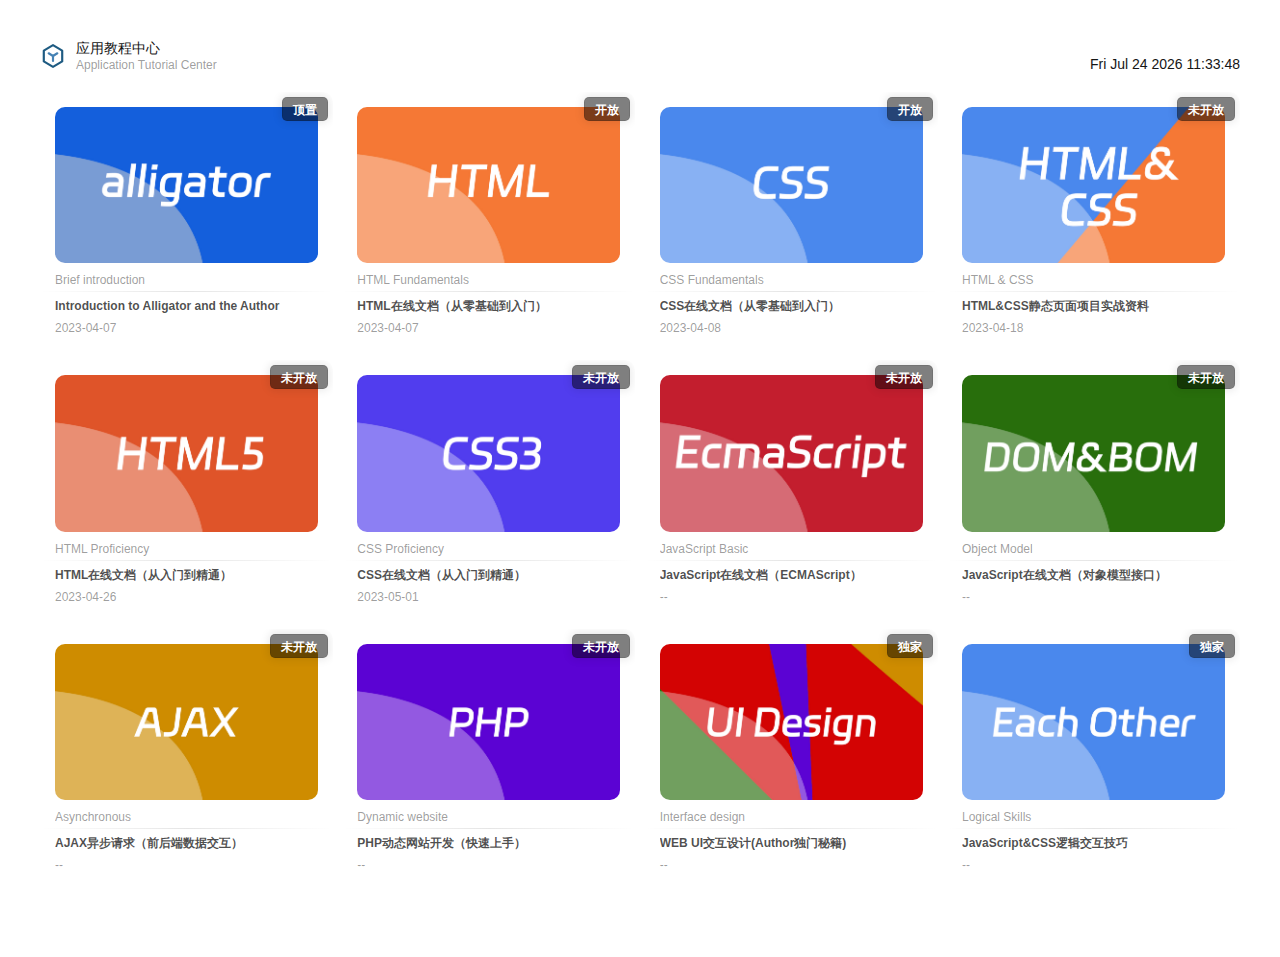
==== page_module/ActivityCenter/index.html @ 391b3047 "alligator" ====
<!doctype html>
<html lang="en">
<head>
  <meta charset="UTF-8">
  <meta name="viewport"
        content="width=device-width, user-scalable=no, initial-scale=1.0, maximum-scale=1.0, minimum-scale=1.0">
  <meta http-equiv="X-UA-Compatible" content="ie=edge">
  <!--links list-->
  <link rel="shortcut icon" href="./../../src/images/favicon.png">
  <link rel="stylesheet" href="./../../assembly/simple-element-animation.css">
  <link rel="stylesheet" href="./../../assembly/simple-element.css">
  <link rel="stylesheet" href="./style/style.css">
  <script src="./../../assembly/jquery.js"></script>
  <script src="./../../assembly/simple-element.js"></script>
  <script src="./../../dispose.js"></script>
  <script src="./../../src/JavaScript/appData.js"></script>
  <script src="./main.js"></script>
  <!--links list-->
  <title>活动中心</title>
</head>
<body>
  <div class="loading"></div>
  <script>
    // global_.loading()
  </script>
  <div class="view">
    <div class="flex x-space y-end mb-20">
      <div class="flex y-center">
        <img src="./../../src/images/icon_library/navigation/ActivityCenter.svg" alt="fail" width="26px" height="26px">
        <div class="text ml-10">
          <b class="_top">应用教程中心</b>
          <em class="_bottom">Application Tutorial Center</em>
        </div>
      </div>
      <strong class="nowTime">Loading...</strong>
    </div>
    <div class="flex x-space project mb-20">
      <div class="column">
        <!--column 1-->
      </div>
      <div class="column">
        <!--column 2-->
      </div>
      <div class="column">
        <!--column 3-->
      </div>
      <div class="column">
        <!--column 4-->
      </div>
    </div>
  </div>
  <div class="data-mask">
    <div class="data-interface">
      <div class="data-container_">
        <div class="title-">
          <div class="left">
            <div class="left-line"></div>
            <span>活动详情</span>
          </div>
        </div>
        <div class="cont">
          <div class="basic-">
            <div class="item-msg">
              <div class="item_">
                <div class="title">
                  <span>活动名称</span>
                  <span class="dc_text type j_type">unknown</span>
                </div>
                <p class="j_name"></p>
              </div>
              <div class="item_">
                <div class="title">活动类型</div>
                <p class="j_ac_type"></p>
              </div>
              <div class="item_">
                <div class="title">
                  <span>报名人数</span>
                  <span class="dc_text j_limitDesc">loading</span>
                </div>
              </div>
              <div class="item_">
                <div class="title">测评加分项</div>
                <p class="j_title"></p>
              </div>
              <div class="item_">
                <div class="title">活动发起组织</div>
                <p class="j_launch"></p>
              </div>
              <div class="item_">
                <div class="title">主办单位&承办单位</div>
                <p class="j_hostOrgName"></p>
              </div>
              <div class="item_">
                <div class="title">活动报名时间</div>
                <p class="j_enrollStartTime"></p>
              </div>
              <div class="item_">
                <div class="title">活动时间</div>
                <p class="j_startTime"></p>
              </div>
              <div class="item_">
                <div class="title">
                  <span>活动对象</span>
                  <span class="dc_text j_peopleGroupTypeDesc"></span>
                </div>
              </div>
            </div>
            <div class="item-img">
              <img src="" alt="error">
            </div>
            <div class="bottom">
              <!--cancel-->
              <div class="submit">
                <!--<?xml version="1.0" encoding="UTF-8"?><svg width="20" height="20" viewBox="0 0 48 48" fill="none" xmlns="http://www.w3.org/2000/svg"><path d="M14 14L34 34" stroke="#dc3545" stroke-width="4" stroke-linecap="butt" stroke-linejoin="round"/><path d="M14 34L34 14" stroke="#dc3545" stroke-width="4" stroke-linecap="butt" stroke-linejoin="round"/></svg>-->
                <span>点击报名</span>
              </div>
            </div>
          </div>
        </div>
      </div>
    </div>
  </div>
</body>
</html>
---- assembly/simple-element-animation.css ----
/*simple-element UI动画库*/
/*Simple-element animation library*/
/*version: v1.0.0*/
/*author: 2499857343@qq.com*/
/*update: 2023-04-03*/

@keyframes upSlide {
  from {
    opacity: 0;
    transform: translate(0, var(--default-unit));
  } to {
    opacity: 1;
    transform: translate(0, 0);
  }
}

@keyframes downSlide {
  from {
    opacity: 0;
    transform: translate(0, calc(var(--default-unit) * -1));
  } to {
    opacity: 1;
    transform: translate(0, 0);
  }
}

@keyframes leftSlide {
  from {
    opacity: 0;
    transform: translate(var(--default-unit), 0);
  } to {
    opacity: 1;
    transform: translate(0, 0);
  }
}

@keyframes rightSlide {
  from {
    opacity: 0;
    transform: translate(calc(var(--default-unit) * -1), 0);
  } to {
    opacity: 1;
    transform: translate(0, 0);
  }
}

@keyframes rotateLeft {
  from {
    transform: rotate(0deg);
  } to {
    transform: rotate(-360deg);
  }
}

@keyframes rotateRight {
  from {
    transform: rotate(0deg);
  } to {
      transform: rotate(360deg);
    }
}

@keyframes opacity {
  0% {
    opacity: 0;
  } 50% {
    opacity: 1;
  } 100% {
    opacity: 0;
  }
}
---- assembly/simple-element.css ----
/*
  # Simple-element assembly v1.0.0
  # v1.0.0 - @Simpleton-element
  # @Alligator web-ui-element
  # author: wx(FordjQuery) | qq(2499857343@qq.com)
  # update: 2023-04-03
*/

:root {
  --themeColor: #151515;
  --themefont: Candara, Arial, Symbol, sans-serif, -apple-system;
  --lessfont: Bahnschrift, Arial, Symbol, sans-serif, -apple-system;
  --scrollPadding: 20px;
  --font-minSize: 12px;
  --font-defaultSize: 14px;
  --font-maxSize: 16px;
  --min-unit: 10px;
  --default-unit: 20px;
  --max-unit: 30px;
}

html {
  font-size: 16px;
}

/*scroll bar default*/


* {
  outline: none;
  transition: all .3s;
  background-color: transparent;
  text-decoration: none;
  font-family: var(--themefont);
  font-size: var(--font-defaultSize);
  color: var(--themeColor);
  vertical-align: middle;
  list-style: none;
  box-sizing: border-box;
  padding: 0;
  margin: 0;
}
.default-scroll {
  padding-right: var(--scrollPadding);
}
.default-scroll::-webkit-scrollbar {
  width: 5px;
  background-color: transparent;
}
.default-scroll::-webkit-scrollbar-thumb {
  background-color: rgba(0,0,0,.06);
  border-radius: 10px;
}


/*margin & padding*/
.ml-5 { margin-left: 5px }
.mr-5 { margin-right: 5px }
.mt-5 { margin-top: 5px }
.mb-5 { margin-bottom: 5px }

.ml-10 { margin-left: 10px }
.mr-10 { margin-right: 10px }
.mt-10 { margin-top: 10px }
.mb-10 { margin-bottom: 10px }

.ml-15 { margin-left: 15px }
.mr-15 { margin-right: 15px }
.mt-15 { margin-top: 15px }
.mb-15 { margin-bottom: 15px }

.ml-20 { margin-left: 20px }
.mr-20 { margin-right: 20px }
.mt-20 { margin-top: 20px }
.mb-20 { margin-bottom: 20px }

.m-5 { margin: 5px }
.m-10 { margin: 10px }
.m-15 { margin: 15px }
.m-20 { margin: 20px }


/*flex layout*/
.flex { display: flex }

.flex-wrap { flex-wrap: wrap }

.x-center { justify-content: center }

.x-space { justify-content: space-between }

.x-start { justify-content: flex-start }

.x-end { justify-content: flex-end }

.y-center { align-items: center }

.y-start { align-items: flex-start }

.y-end { align-items: flex-end }

.ys-center { align-content: center }

.ys-space { align-content: space-between }

.ys-start { align-content: flex-start }

.ys-end { align-content: flex-end }

.flex-xy-center {
  display: flex;
  justify-content: center;
  align-items: center;
}

.flex-xys-center {
  display: flex;
  justify-content: center;
  align-content: center;
}

.flex-x-space-y-center {
  display: flex;
  justify-content: space-between;
  align-items: center;
}

.flex-x-space-ys-center {
  display: flex;
  justify-content: space-between;
  align-content: center;
}


/*split line*/
.split-line {
  width: 100%;
  height: 1px;
  background-image: linear-gradient(to right, transparent, rgba(30,91,130,.1), transparent);
}


/*default text style*/
b, em {
  display: block;
}
b {
  font-weight: 500;
  font-size: var(--font-defaultSize);
  font-family: Arial, sans-serif;
}

em {
  font-size: var(--font-minSize);
  font-style: normal;
  color: rgba(0,0,0,.4);
}


/*loading*/
.loading {
  width: 100%;
  height: 100%;
  position: fixed;
  left: 0;
  top: 0;
  display: none;
  justify-content: center;
  align-items: center;
  z-index: 10;
}

.loading.true {
  display: flex;
}

.loading svg > :nth-child(1) {
  transform-origin: center center;
  animation: 1s rotateLeft infinite;
}

.loading svg > :nth-child(2) {
  transform-origin: center center;
  animation: 1s rotateRight infinite;
}

.loading .load-text {
  margin-left: 10px;
  font-family: Candara, sans-serif;
  display: flex;
  justify-content: center;
  font-weight: 600;
  color: #1e5b82;
}

.loading .load-text span {
  animation: opacity 1s infinite;
  opacity: 0;
}
---- page_module/ActivityCenter/style/style.css ----
::-webkit-scrollbar {
  height: 0;
  width: 0;
}

body {
  padding: 40px !important;
}

.view.dark {
  opacity: 0;
}

.nowTime {
  font-weight: 400;
  font-family: var(--lessfont);
}

.project {
  position: relative;
}

.project .column {
  width: calc(25% - 7px);
}

.project .item {
  margin-bottom: 10px;
}

.project .content {
  background-image: linear-gradient(to bottom right, rgba(255,255,255,.1), rgba(255,255,255,.9));
  transition: filter .3s, transform .15s, box-shadow .2s;
  border-radius: 10px;
  overflow: hidden;
  cursor: pointer;
  padding: 15px;
  box-shadow: 0 0 0 3px transparent;
  position: relative;
  user-select: none;
}

.project .content:hover {
  box-shadow: 0 0 0 3px rgba(255,255,255,1), 0 0 20px 2px rgba(0,0,0,.1);
}

.project .content:active {
  filter: brightness(80%);
  transform: scale(.96);
}

.project .content img {
  width: 100%;
  border-radius: 10px;
}

.content .type {
  font-size: 12px;
  color: rgba(0,0,0,.4);
  margin-top: 10px;
  overflow: hidden;
  text-overflow: ellipsis;
  white-space: nowrap;
}

.content .name {
  font-size: 12px;
  font-weight: 600;
  color: rgba(0,0,0,.7);
  max-height: 40px;
  line-height: 20px;
  display: -webkit-box;
  overflow: hidden;
  text-overflow: ellipsis;
  -webkit-box-orient: vertical;
  -webkit-line-clamp: 2;
}

.content .time {
  font-size: 12px;
  color: rgba(0,0,0,.4);
  font-family: Bahnschrift, sans-serif;
  margin-top: 5px;
}

.content .clip-line {
  height: 1px;
  margin: 4px -15px;
  background-image: linear-gradient(to right, transparent, rgba(0,0,0,.1), transparent);
}

.content .online-icon {
  position: absolute;
  padding: 0 10px;
  height: 24px;
  background-color: rgba(0,0,0,.5);
  border-radius: 5px;
  top: 5px;
  right: 5px;
  box-shadow: 0 0 10px 1px rgba(0,0,0,.1);
  font-family: Candara, sans-serif;
  font-weight: 600;
  border: 1px solid rgba(0,0,0,.1);
  font-size: 12px;
  text-align: center;
  line-height: 24px;
  color: #fff;
}

.data-mask {
  width: 100%;
  height: 100%;
  position: fixed;
  display: none;
  justify-content: center;
  align-items: center;
  left: 0;
  top: 0;
}

.data-mask.true {
  display: flex;
  animation: upSlide .4s;
}

.data-interface {
  width: 90%;
  height: 75%;
  background-image: linear-gradient(to right bottom, rgba(255,255,255,.3), rgba(255,255,255,.8));
  /*backdrop-filter: blur(20px);*/
  box-shadow: 0 0 30px 1px rgba(0,0,0,.05);
  border-radius: 15px;
  position: relative;
}

.alert-text {
  position: absolute;
  bottom: -30px;
  font-size: 14px;
  left: 0;
  width: 100%;
  text-align: center;
  color: #fff;
  font-weight: 600;
}

.bottom-line {
  width: 140px;
  height: 3px;
  background-color: rgba(0,0,0,.07);
  position: absolute;
  border-radius: 10px;
  bottom: 8px;
  left: calc(50% - 70px);
}

.data-container_ {
  width: calc(100% - 80px);
  height: calc(100% - 80px);
  margin: 40px;
}

.title- {
  display: flex;
  justify-content: space-between;
  align-items: center;
  margin-bottom: 20px;
}

.title- .left {
  display: flex;
  align-items: center;
}

.left .left-line {
  width: 3px;
  height: 16px;
  border-radius: 10px;
  background-color: steelblue;
  margin-right: 10px;
}

.title- .left span {
  color: #1e5b82;
  font-weight: 600;
  font-size: 15px;
}

.basic- {
  display: flex;
  justify-content: space-between;
}

.basic- img {
  max-width: 180px;
  border: 1px solid rgba(0,0,0,.1);
  border-radius: 15px;
  padding: 10px;
}

.basic- .item-msg {
  width: calc(100% - 200px);
  height: 270px;
  overflow: auto;
  padding-right: 20px;
}

.basic- .item-msg::-webkit-scrollbar {
  width: 4px;
}

.basic- .item-msg::-webkit-scrollbar-thumb {
  background-color: rgba(0,0,0,.06);
  border-radius: 10px;
}

.item_ {
  margin-bottom: 20px;
  display: flex;
  align-items: center;
  flex-wrap: wrap;
}

.item_ .title {
  font-size: 14px;
  font-weight: 600;
  color: rgba(0,0,0,.8);
}

.dc_text {
  padding: 3px 7px;
  border: 1px solid rgba(0,0,0,.2);
  border-radius: 5px;
  margin-left: 5px;
  font-family: Bahnschrift, sans-serif;
  font-size: 12px;
  font-weight: 500;
}

.item_ .title .type {
  font-weight: 600;
  color: #1e5b82;
}

.item_ p {
  width: 100%;
  font-size: 14px;
  color: rgba(0,0,0,.6);
  margin-top: 5px;
  font-family: Bahnschrift, sans-serif;
}

.bottom {
  width: 100%;
  position: absolute;
  display: flex;
  justify-content: center;
  padding: 0 40px;
  bottom: 40px;
  left: 0;
}

.submit {
  background-color: transparent;
  border: 1px solid #1e5b82;
  border-radius: 50px;
  font-family: Bahnschrift, sans-serif;
  padding: 0 30px;
  font-weight: 600;
  line-height: 36px;
  font-size: 14px;
  height: 36px;
  cursor: pointer;
  user-select: none;
  transition: .3s;
  display: flex;
  justify-content: center;
  align-items: center;
}

.submit span {
  color: #1e5b82;
}

.submit svg {
  margin-right: 5px;
}

.submit.cancel {
  border: 1px solid #dc3545;
}

.submit.cancel span {
  color: #dc3545;
}

.submit:not(.cancel):hover {
  background-color: #1e5b82;
}

.submit:not(.cancel):hover span {
  color: white;
}
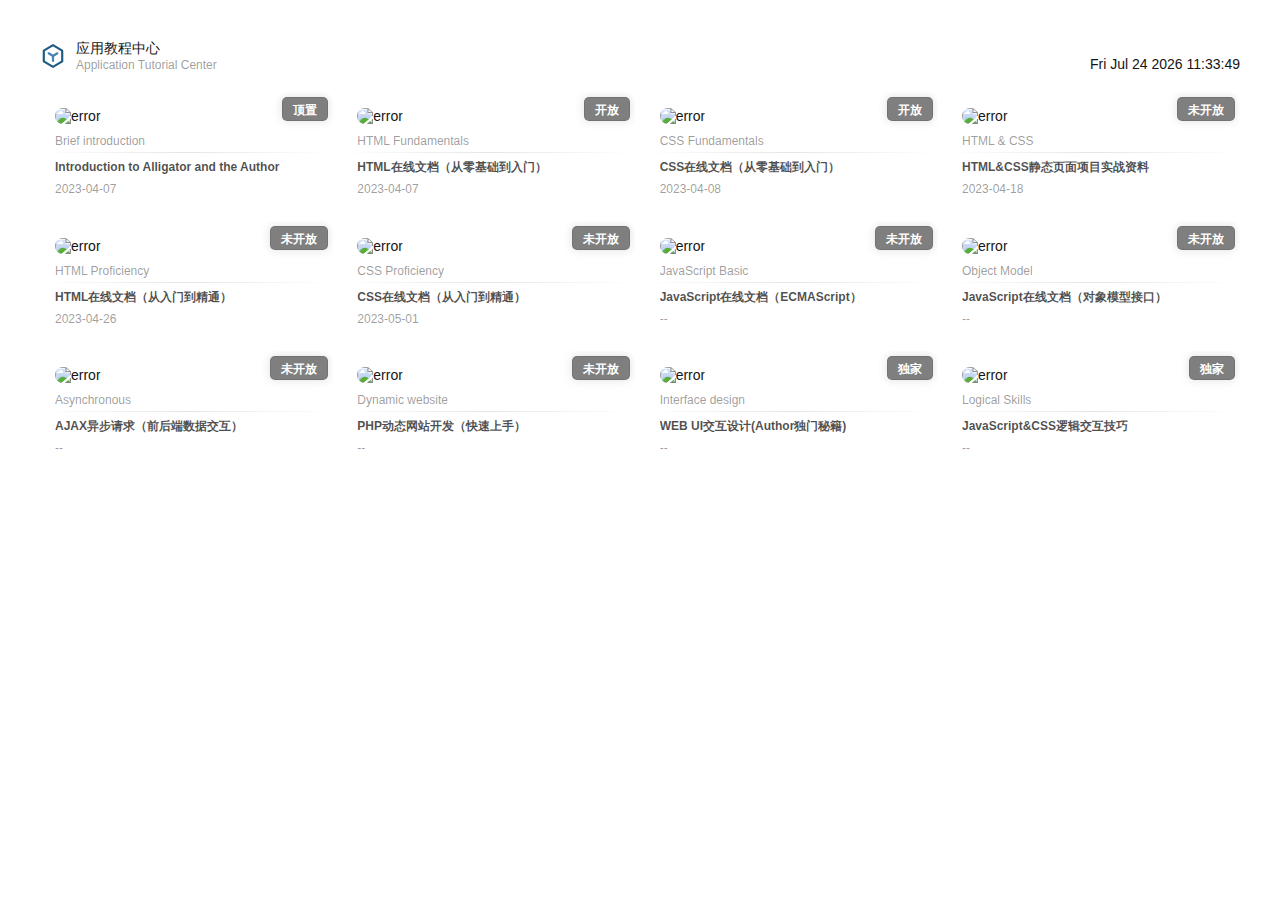
==== commit 9b2caa6a: "1" ====
--- a/page_module/ActivityCenter/index.html
+++ b/page_module/ActivityCenter/index.html
@@ -6,7 +6,6 @@
         content="width=device-width, user-scalable=no, initial-scale=1.0, maximum-scale=1.0, minimum-scale=1.0">
   <meta http-equiv="X-UA-Compatible" content="ie=edge">
   <!--links list-->
-  <link rel="shortcut icon" href="./../../src/images/favicon.png">
   <link rel="stylesheet" href="./../../assembly/simple-element-animation.css">
   <link rel="stylesheet" href="./../../assembly/simple-element.css">
   <link rel="stylesheet" href="./style/style.css">
@@ -49,76 +48,5 @@
       </div>
     </div>
   </div>
-  <div class="data-mask">
-    <div class="data-interface">
-      <div class="data-container_">
-        <div class="title-">
-          <div class="left">
-            <div class="left-line"></div>
-            <span>活动详情</span>
-          </div>
-        </div>
-        <div class="cont">
-          <div class="basic-">
-            <div class="item-msg">
-              <div class="item_">
-                <div class="title">
-                  <span>活动名称</span>
-                  <span class="dc_text type j_type">unknown</span>
-                </div>
-                <p class="j_name"></p>
-              </div>
-              <div class="item_">
-                <div class="title">活动类型</div>
-                <p class="j_ac_type"></p>
-              </div>
-              <div class="item_">
-                <div class="title">
-                  <span>报名人数</span>
-                  <span class="dc_text j_limitDesc">loading</span>
-                </div>
-              </div>
-              <div class="item_">
-                <div class="title">测评加分项</div>
-                <p class="j_title"></p>
-              </div>
-              <div class="item_">
-                <div class="title">活动发起组织</div>
-                <p class="j_launch"></p>
-              </div>
-              <div class="item_">
-                <div class="title">主办单位&承办单位</div>
-                <p class="j_hostOrgName"></p>
-              </div>
-              <div class="item_">
-                <div class="title">活动报名时间</div>
-                <p class="j_enrollStartTime"></p>
-              </div>
-              <div class="item_">
-                <div class="title">活动时间</div>
-                <p class="j_startTime"></p>
-              </div>
-              <div class="item_">
-                <div class="title">
-                  <span>活动对象</span>
-                  <span class="dc_text j_peopleGroupTypeDesc"></span>
-                </div>
-              </div>
-            </div>
-            <div class="item-img">
-              <img src="" alt="error">
-            </div>
-            <div class="bottom">
-              <!--cancel-->
-              <div class="submit">
-                <!--<?xml version="1.0" encoding="UTF-8"?><svg width="20" height="20" viewBox="0 0 48 48" fill="none" xmlns="http://www.w3.org/2000/svg"><path d="M14 14L34 34" stroke="#dc3545" stroke-width="4" stroke-linecap="butt" stroke-linejoin="round"/><path d="M14 34L34 14" stroke="#dc3545" stroke-width="4" stroke-linecap="butt" stroke-linejoin="round"/></svg>-->
-                <span>点击报名</span>
-              </div>
-            </div>
-          </div>
-        </div>
-      </div>
-    </div>
-  </div>
 </body>
 </html>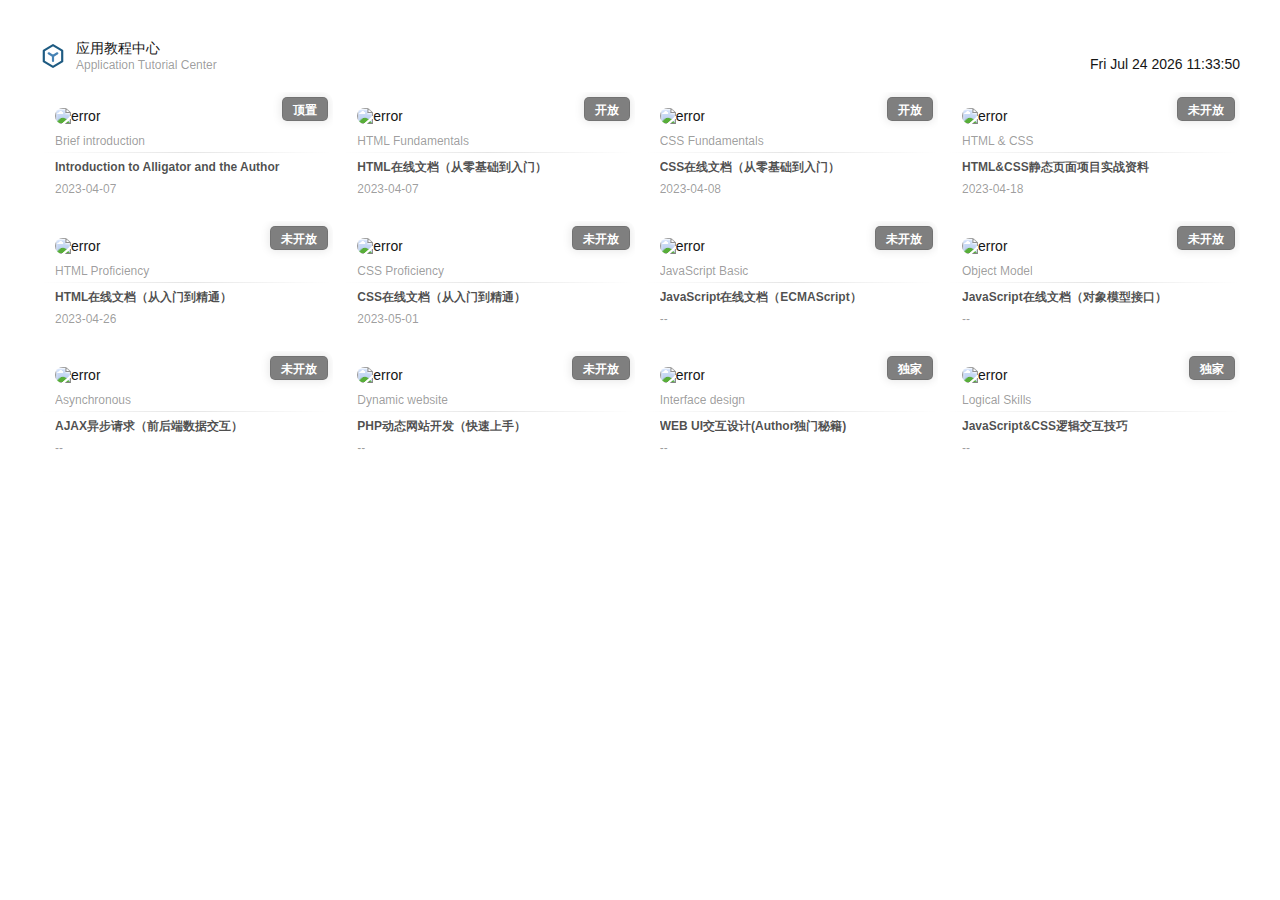
==== commit 83a677fb: "2" ====
--- a/page_module/ActivityCenter/index.html
+++ b/page_module/ActivityCenter/index.html
@@ -5,6 +5,9 @@
   <meta name="viewport"
         content="width=device-width, user-scalable=no, initial-scale=1.0, maximum-scale=1.0, minimum-scale=1.0">
   <meta http-equiv="X-UA-Compatible" content="ie=edge">
+  <meta http-equiv="Cache-Control" content="no-cache, no-store, must-revalidate">
+  <meta http-equiv="Pragma" content="no-cache">
+  <meta http-equiv="Expires" content="0">
   <!--links list-->
   <link rel="stylesheet" href="./../../assembly/simple-element-animation.css">
   <link rel="stylesheet" href="./../../assembly/simple-element.css">
